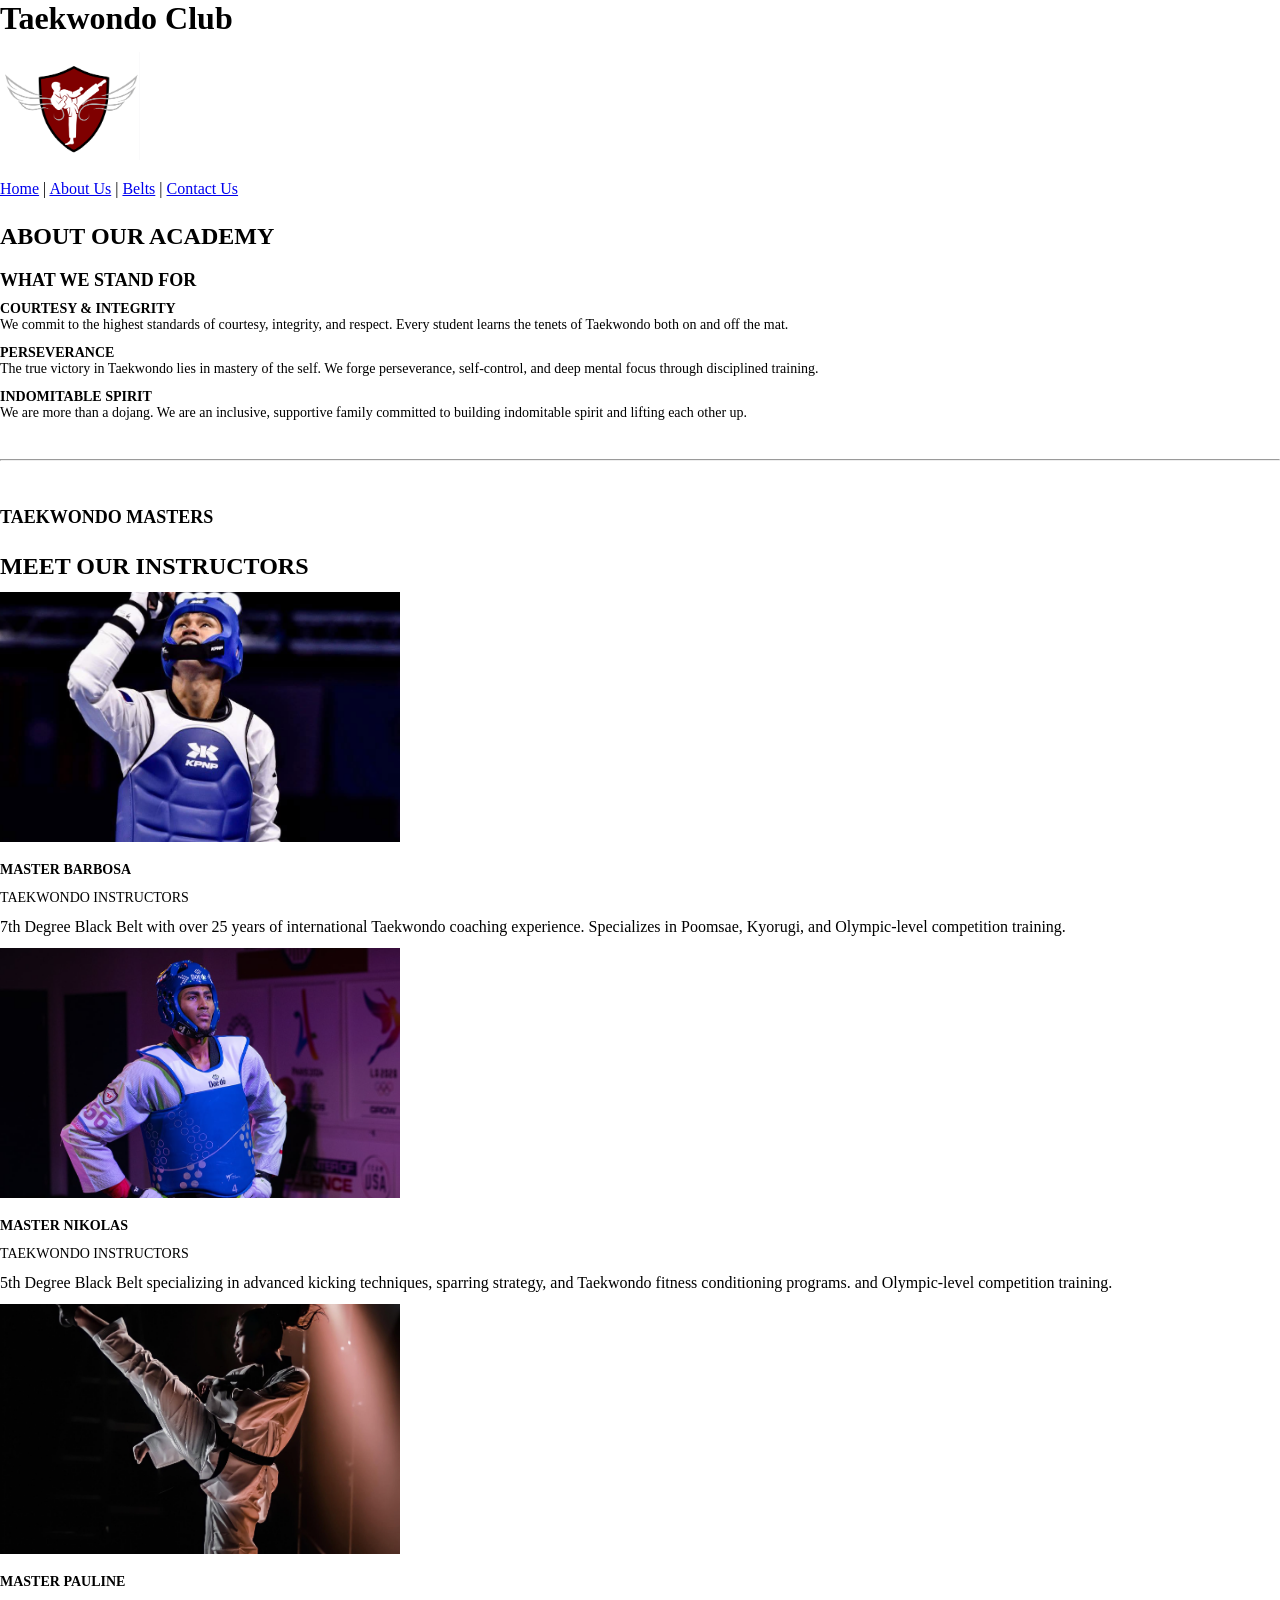
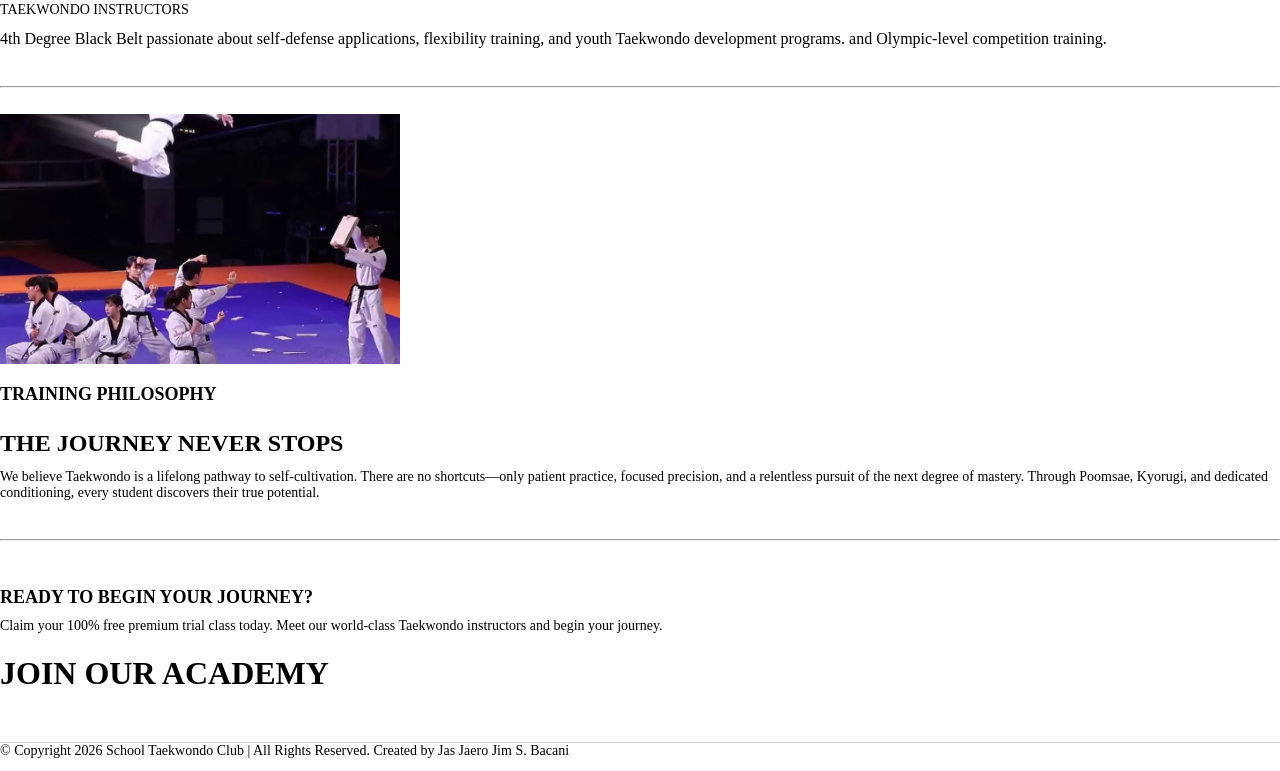
==== about.html @ 6150164b "Initial commit" ====
<!DOCTYPE html>
<html lang="en">
<head>
    <meta charset="UTF-8">
    <meta name="viewport" content="width=device-width, initial-scale=1.0">
    <title>Taekwondo Club - About Us</title>
    <link rel="stylesheet" href="style.css">
</head>
<body>

    <header>
        <h1>Taekwondo Club</h1>
        <img src="img/logo.png" alt="Taekwondo Logo" class="logo">
    </header>

    <nav>
        <a href="index.html">Home</a> | 
        <a href="about.html">About Us</a> | 
        <a href="belts.html">Belts</a> | 
        <a href="contact.html">Contact Us</a>
    </nav>

    <main>
        <h2>ABOUT OUR ACADEMY</h2>
        
        <h3>WHAT WE STAND FOR</h3>
        <p><strong>COURTESY & INTEGRITY</strong><br>
        We commit to the highest standards of courtesy, integrity, and respect. Every student learns the tenets of Taekwondo both on and off the mat.</p>
        
        <p><strong>PERSEVERANCE</strong><br>
        The true victory in Taekwondo lies in mastery of the self. We forge perseverance, self-control, and deep mental focus through disciplined training.</p>
        
        <p><strong>INDOMITABLE SPIRIT</strong><br>
        We are more than a dojang. We are an inclusive, supportive family committed to building indomitable spirit and lifting each other up.</p>

        <br><hr><br>

        <h3>TAEKWONDO MASTERS</h3>
        <h2>MEET OUR INSTRUCTORS</h2>
        
        <img src="img/kurt.png" alt="Taekwondo MASTER BARBOSA">
        <p><strong>MASTER BARBOSA</strong>
        <p>TAEKWONDO INSTRUCTORS</p>
        7th Degree Black Belt with over 25 years of international Taekwondo coaching experience. Specializes in Poomsae, Kyorugi, and Olympic-level competition training.</p>
        
        <img src="img/CJ.png" alt="Taekwondo MASTER NIKOLAS">
        <p><strong>MASTER NIKOLAS</strong>
        <p>TAEKWONDO INSTRUCTORS</p>
        5th Degree Black Belt specializing in advanced kicking techniques, sparring strategy, and Taekwondo fitness conditioning programs.  and Olympic-level competition training.</p>
        
        <img src="img/pauline.png" alt="Taekwondo MASTER PAULINE">
        <p><strong>MASTER PAULINE</strong>
        <p>TAEKWONDO INSTRUCTORS</p>
        4th Degree Black Belt passionate about self-defense applications, flexibility training, and youth Taekwondo development programs.  and Olympic-level competition training.</p>


        <br><hr><br>
        <img src="img/1.jpg" alt="Taekwondo">
        <h3>TRAINING PHILOSOPHY</h3>
        <h2>THE JOURNEY NEVER STOPS</h2>
        <p>We believe Taekwondo is a lifelong pathway to self-cultivation. There are no shortcuts—only patient practice, focused precision, and a relentless pursuit of the next degree of mastery. Through Poomsae, Kyorugi, and dedicated conditioning, every student discovers their true potential.</p>

        <br><hr><br>

        <h3>READY TO BEGIN YOUR JOURNEY?</h3>
        <p>Claim your 100% free premium trial class today. Meet our world-class Taekwondo instructors and begin your journey.</p>
        <h1>JOIN OUR ACADEMY</h1>
    </main>

    <footer>
        <p>&copy; Copyright 2026 School Taekwondo Club | All Rights Reserved. Created by Jas Jaero Jim S. Bacani</p>
    </footer>

</body>
</html>
---- style.css ----
html, body {
    margin: 0;
    padding: 0;
    font-family: 'Times New Roman', Times, serif;
    background-color: #ffffff;
    color: #000000;
}

header, nav, main, footer {
    margin: 0;
    padding: 0;
}

header h1 {
    font-size: 32px;
    margin: 0 0 15px 0;
}

.logo {
    display: block;
    width: 140px;
    height: auto;
    margin: 0 0 20px 0;
}

main img {
    display: block;
    width: 100%;
    max-width: 400px;
    height: 250px;
    object-fit: cover;
    margin: 0 0 20px 0;
}

nav {
    font-size: 16px;
    margin: 0 0 25px 0;
}

h2 {
    font-size: 24px;
    margin: 25px 0 12px 0;
}

h3 {
    font-size: 18px;
    margin: 20px 0 10px 0;
}

p {
    font-size: 14px;
    margin: 0 0 12px 0;
}

ul {
    margin: 0 0 12px 0;
    padding: 0;
    list-style-type: none;
}

ul li {
    font-size: 14px;
    margin-bottom: 6px;
}

input, textarea {
    font-family: 'Times New Roman', Times, serif;
    font-size: 14px;
    padding: 4px;
}

footer {
    margin-top: 50px;
    font-size: 12px;
    border-top: 1px solid #ccc;
}
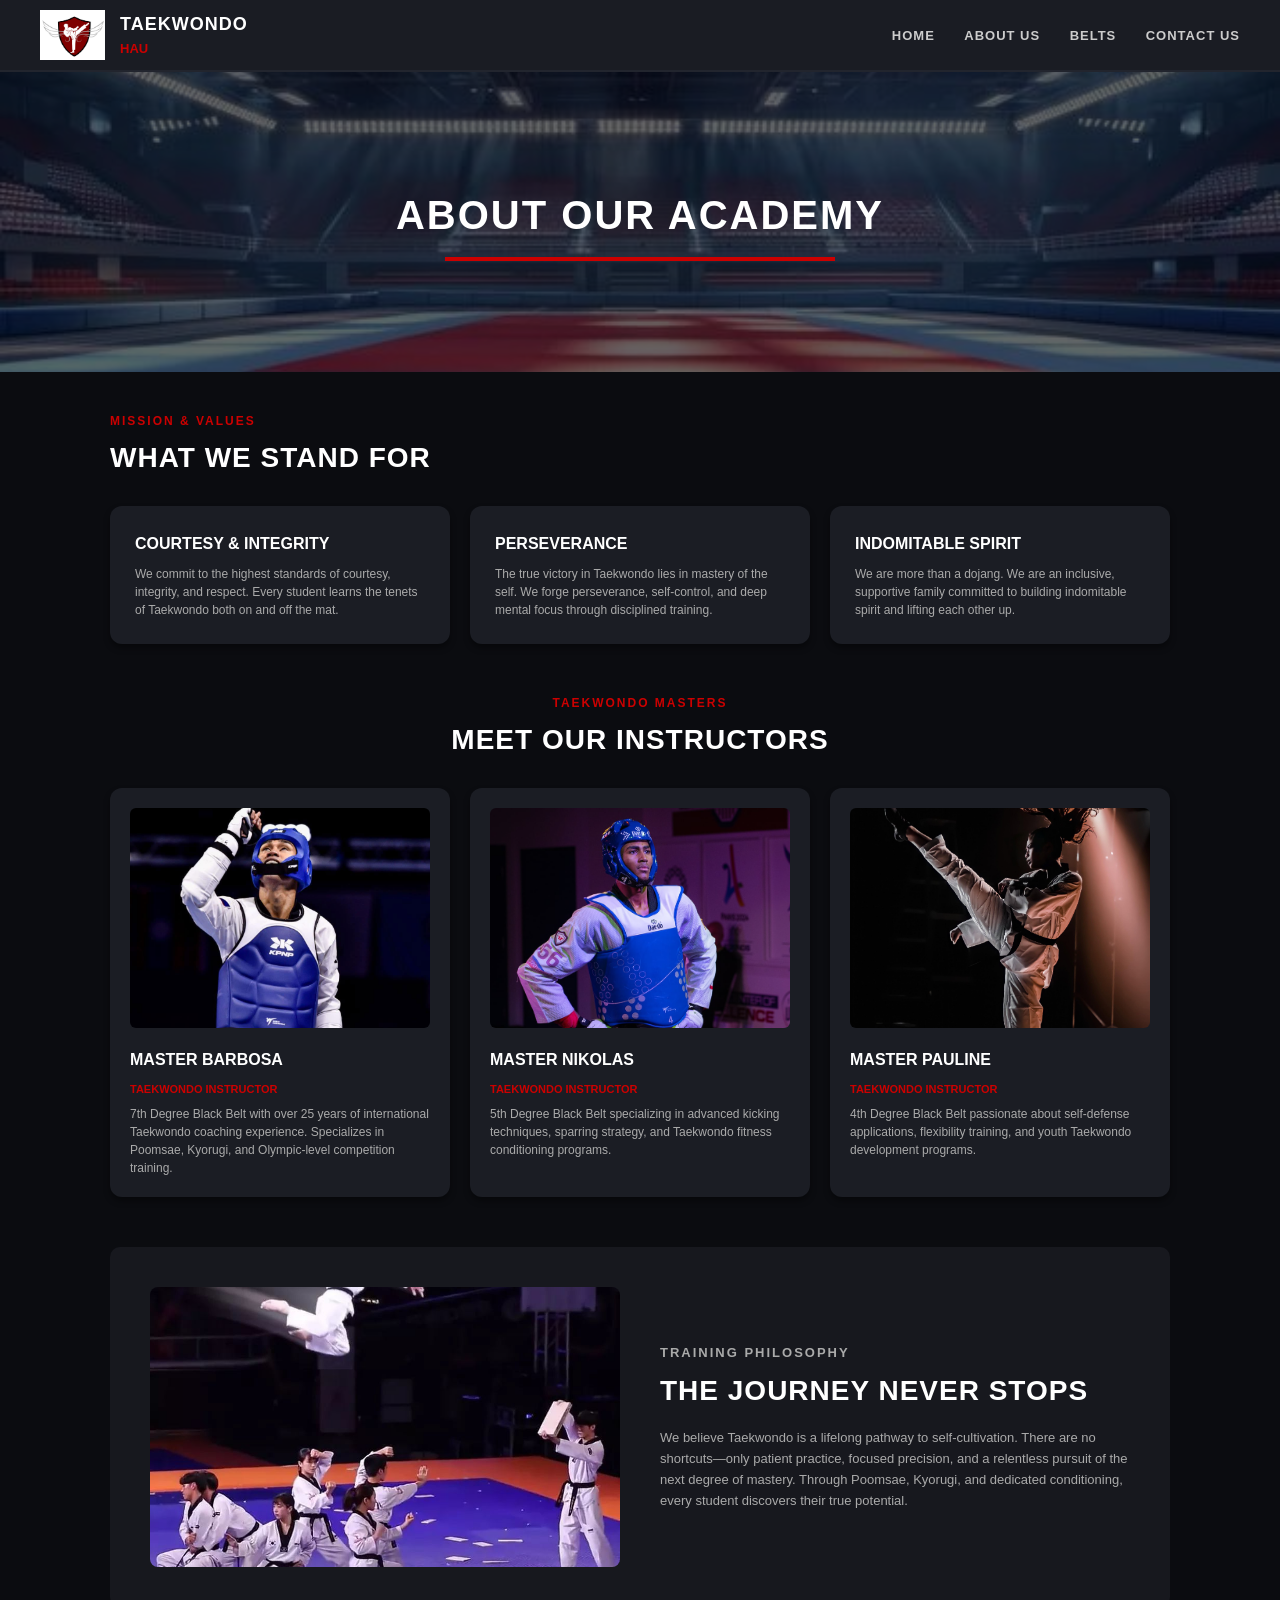
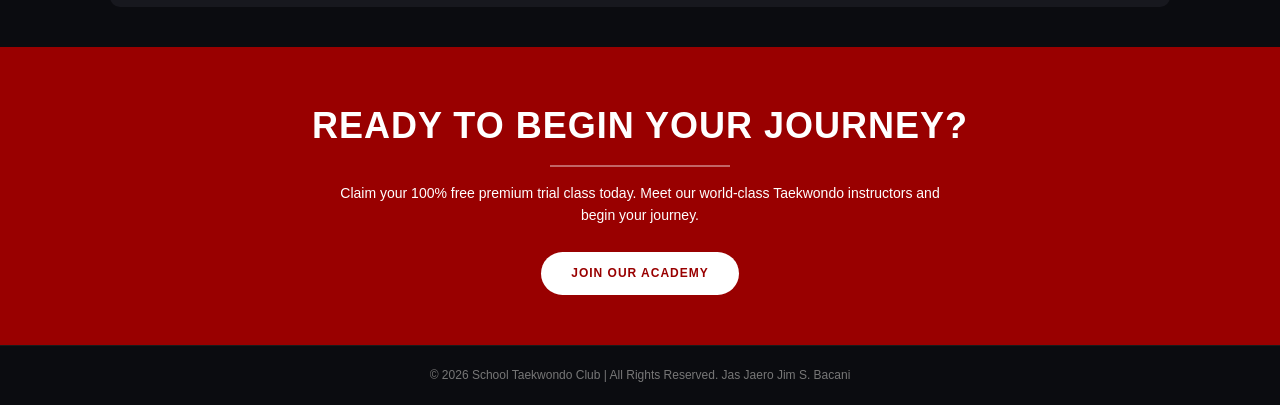
==== commit 8357ee5f: "add some new codes" ====
--- a/about.html
+++ b/about.html
@@ -9,66 +9,99 @@
 <body>
 
     <header>
-        <h1>Taekwondo Club</h1>
-        <img src="img/logo.png" alt="Taekwondo Logo" class="logo">
+        <div class="header-left">
+            <img src="img/logo.png" alt="Taekwondo Logo" class="logo">
+            <div class="header-title">
+                <h1>TAEKWONDO</h1>
+                <span>HAU</span>
+            </div>
+        </div>
+        <nav>
+            <a href="index.html">HOME</a>
+            <a href="about.html">ABOUT US</a>
+            <a href="belts.html">BELTS</a>
+            <a href="contact.html">CONTACT US</a>
+        </nav>
     </header>
 
-    <nav>
-        <a href="index.html">Home</a> | 
-        <a href="about.html">About Us</a> | 
-        <a href="belts.html">Belts</a> | 
-        <a href="contact.html">Contact Us</a>
-    </nav>
+    <section class="about-hero">
+        <img src="img/gym.jpg" alt="About Us Banner" class="about-hero-img">
+        <div class="about-hero-overlay">
+            <h2>ABOUT OUR ACADEMY</h2>
+            <div class="red-line"></div>
+        </div>
+    </section>
 
-    <main>
-        <h2>ABOUT OUR ACADEMY</h2>
-        
-        <h3>WHAT WE STAND FOR</h3>
-        <p><strong>COURTESY & INTEGRITY</strong><br>
-        We commit to the highest standards of courtesy, integrity, and respect. Every student learns the tenets of Taekwondo both on and off the mat.</p>
-        
-        <p><strong>PERSEVERANCE</strong><br>
-        The true victory in Taekwondo lies in mastery of the self. We forge perseverance, self-control, and deep mental focus through disciplined training.</p>
-        
-        <p><strong>INDOMITABLE SPIRIT</strong><br>
-        We are more than a dojang. We are an inclusive, supportive family committed to building indomitable spirit and lifting each other up.</p>
+    <main class="about-main">
+        <section class="section-block">
+            <p class="subtitle">MISSION & VALUES</p>
+            <h2>WHAT WE STAND FOR</h2>
 
-        <br><hr><br>
+            <div class="grid-container">
+                <div class="card value-card">
+                    <h3>COURTESY & INTEGRITY</h3>
+                    <p>We commit to the highest standards of courtesy, integrity, and respect. Every student learns the tenets of Taekwondo both on and off the mat.</p>
+                </div>
+                <div class="card value-card">
+                    <h3>PERSEVERANCE</h3>
+                    <p>The true victory in Taekwondo lies in mastery of the self. We forge perseverance, self-control, and deep mental focus through disciplined training.</p>
+                </div>
+                <div class="card value-card">
+                    <h3>INDOMITABLE SPIRIT</h3>
+                    <p>We are more than a dojang. We are an inclusive, supportive family committed to building indomitable spirit and lifting each other up.</p>
+                </div>
+            </div>
+        </section>
 
-        <h3>TAEKWONDO MASTERS</h3>
-        <h2>MEET OUR INSTRUCTORS</h2>
-        
-        <img src="img/kurt.png" alt="Taekwondo MASTER BARBOSA">
-        <p><strong>MASTER BARBOSA</strong>
-        <p>TAEKWONDO INSTRUCTORS</p>
-        7th Degree Black Belt with over 25 years of international Taekwondo coaching experience. Specializes in Poomsae, Kyorugi, and Olympic-level competition training.</p>
-        
-        <img src="img/CJ.png" alt="Taekwondo MASTER NIKOLAS">
-        <p><strong>MASTER NIKOLAS</strong>
-        <p>TAEKWONDO INSTRUCTORS</p>
-        5th Degree Black Belt specializing in advanced kicking techniques, sparring strategy, and Taekwondo fitness conditioning programs.  and Olympic-level competition training.</p>
-        
-        <img src="img/pauline.png" alt="Taekwondo MASTER PAULINE">
-        <p><strong>MASTER PAULINE</strong>
-        <p>TAEKWONDO INSTRUCTORS</p>
-        4th Degree Black Belt passionate about self-defense applications, flexibility training, and youth Taekwondo development programs.  and Olympic-level competition training.</p>
+        <section class="section-block text-center">
+            <p class="subtitle">TAEKWONDO MASTERS</p>
+            <h2>MEET OUR INSTRUCTORS</h2>
 
+            <div class="grid-container">
+                <div class="card instructor-card">
+                    <img src="img/kurt.png" alt="Master Barbosa">
+                    <h3>MASTER BARBOSA</h3>
+                    <p class="instructor-title">TAEKWONDO INSTRUCTOR</p>
+                    <p>7th Degree Black Belt with over 25 years of international Taekwondo coaching experience. Specializes in Poomsae, Kyorugi, and Olympic-level competition training.</p>
+                </div>
 
-        <br><hr><br>
-        <img src="img/1.jpg" alt="Taekwondo">
-        <h3>TRAINING PHILOSOPHY</h3>
-        <h2>THE JOURNEY NEVER STOPS</h2>
-        <p>We believe Taekwondo is a lifelong pathway to self-cultivation. There are no shortcuts—only patient practice, focused precision, and a relentless pursuit of the next degree of mastery. Through Poomsae, Kyorugi, and dedicated conditioning, every student discovers their true potential.</p>
+                <div class="card instructor-card">
+                    <img src="img/CJ.png" alt="Master Nikolas">
+                    <h3>MASTER NIKOLAS</h3>
+                    <p class="instructor-title">TAEKWONDO INSTRUCTOR</p>
+                    <p>5th Degree Black Belt specializing in advanced kicking techniques, sparring strategy, and Taekwondo fitness conditioning programs.</p>
+                </div>
 
-        <br><hr><br>
+                <div class="card instructor-card">
+                    <img src="img/pauline.png" alt="Master Pauline">
+                    <h3>MASTER PAULINE</h3>
+                    <p class="instructor-title">TAEKWONDO INSTRUCTOR</p>
+                    <p>4th Degree Black Belt passionate about self-defense applications, flexibility training, and youth Taekwondo development programs.</p>
+                </div>
+            </div>
+        </section>
 
-        <h3>READY TO BEGIN YOUR JOURNEY?</h3>
-        <p>Claim your 100% free premium trial class today. Meet our world-class Taekwondo instructors and begin your journey.</p>
-        <h1>JOIN OUR ACADEMY</h1>
+        <section class="philosophy-section">
+            <div class="philosophy-image">
+                <img src="img/1.jpg" alt="Taekwondo Training">
+            </div>
+            <div class="philosophy-text">
+                <p class="subtitle">TRAINING PHILOSOPHY</p>
+                <h2>THE JOURNEY NEVER STOPS</h2>
+                <p>We believe Taekwondo is a lifelong pathway to self-cultivation. There are no shortcuts—only patient practice, focused precision, and a relentless pursuit of the next degree of mastery. Through Poomsae, Kyorugi, and dedicated conditioning, every student discovers their true potential.</p>
+            </div>
+        </section>
     </main>
 
+    <section class="cta-banner">
+        <h2>READY TO BEGIN YOUR JOURNEY?</h2>
+        <div class="cta-line"></div>
+        <p>Claim your 100% free premium trial class today. Meet our world-class Taekwondo instructors and begin your journey.</p>
+        <a href="contact.html" class="cta-button">JOIN OUR ACADEMY</a>
+    </section>
+
     <footer>
-        <p>&copy; Copyright 2026 School Taekwondo Club | All Rights Reserved. Created by Jas Jaero Jim S. Bacani</p>
+        <p>&copy; 2026 School Taekwondo Club | All Rights Reserved. Jas Jaero Jim S. Bacani</p>
     </footer>
 
 </body>
--- a/style.css
+++ b/style.css
@@ -1,76 +1,427 @@
-html, body {
+* {
+    box-sizing: border-box;
     margin: 0;
     padding: 0;
-    font-family: 'Times New Roman', Times, serif;
+}
+
+body {
+    font-family: 'Arial', sans-serif;
+    background-color: #0b0c10;
+    color: #ffffff;
+    line-height: 1.6;
+}
+
+header {
+    background-color: #1a1c23;
+    display: flex;
+    align-items: center;
+    justify-content: space-between;
+    padding: 10px 40px;
+    border-bottom: 2px solid #22252e;
+}
+
+.header-left {
+    display: flex;
+    align-items: center;
+    gap: 15px;
+}
+
+.logo {
+    width: 65px;
+    height: auto;
+}
+
+.header-title h1 {
+    font-size: 18px;
+    color: #ffffff;
+    letter-spacing: 1px;
+}
+
+.header-title span {
+    color: #cc0000;
+    font-size: 13px;
+    font-weight: bold;
+    display: block;
+}
+
+nav a {
+    color: #cccccc;
+    text-decoration: none;
+    margin-left: 25px;
+    font-weight: bold;
+    font-size: 13px;
+    letter-spacing: 1px;
+    transition: color 0.3s;
+}
+
+nav a:hover {
+    color: #cc0000;
+}
+
+.subtitle {
+    color: #cc0000;
+    font-size: 12px;
+    font-weight: bold;
+    letter-spacing: 2px;
+    margin-bottom: 5px;
+    text-transform: uppercase;
+}
+
+h2 {
+    font-size: 28px;
+    font-weight: 800;
+    letter-spacing: 1px;
+    text-transform: uppercase;
+    margin-bottom: 25px;
+}
+
+.text-center {
+    text-align: center;
+}
+
+.home-main {
+    max-width: 100%;
+    margin: 0 auto;
+}
+
+.hero-section {
+    display: flex;
+    align-items: center;
+    background-color: #0d0e12;
+    padding: 60px 80px;
+}
+
+.hero-text {
+    flex: 1;
+    padding-right: 40px;
+}
+
+.hero-text h2 {
+    font-size: 52px;
+    font-weight: 900;
+    line-height: 1.05;
+    margin-bottom: 20px;
+    letter-spacing: 1px;
+}
+
+.hero-text p {
+    font-size: 14px;
+    color: #aaaaaa;
+    max-width: 450px;
+    line-height: 1.6;
+}
+
+.hero-image {
+    flex: 1;
+}
+
+.hero-image img {
+    width: 100%;
+    height: 450px;
+    object-fit: cover;
+    display: block;
+    border-radius: 8px;
+}
+
+.features-bar {
+    background-color: #d6d6d6;
+    color: #111111;
+    display: flex;
+    justify-content: space-around;
+    padding: 25px 40px;
+}
+
+.feature-item {
+    flex: 1;
+    text-align: left;
+    padding: 0 15px;
+}
+
+.feature-item strong {
+    display: block;
+    font-size: 13px;
+    font-weight: 800;
+    margin-bottom: 3px;
+    color: #111111;
+}
+
+.feature-item p {
+    font-size: 11px;
+    color: #555555;
+    margin: 0;
+}
+
+.classes-section {
+    padding: 50px 80px;
+    text-align: center;
+}
+
+.classes-section h2 {
+    font-size: 26px;
+    font-weight: 800;
+    letter-spacing: 1px;
+    margin-bottom: 35px;
+}
+
+.grid-container {
+    display: flex;
+    gap: 20px;
+    justify-content: center;
+    flex-wrap: wrap;
+    margin-top: 20px;
+}
+
+.card {
+    background-color: #1b1d24;
+    border-radius: 12px;
+    padding: 20px;
+    flex: 1;
+    min-width: 240px;
+    box-shadow: 0 4px 6px rgba(0, 0, 0, 0.4);
+}
+
+.card img {
+    width: 100%;
+    height: 180px;
+    object-fit: cover;
+    border-radius: 8px;
+    margin-bottom: 15px;
+}
+
+.card h3 {
+    font-size: 16px;
+    color: #ffffff;
+    margin-bottom: 8px;
+}
+
+.card p {
+    font-size: 12px;
+    color: #aaaaaa;
+    line-height: 1.5;
+}
+
+.card a {
+    display: inline-block;
+    margin-top: 15px;
+    color: #cc0000;
+    text-decoration: none;
+    font-weight: bold;
+    font-size: 11px;
+    letter-spacing: 1px;
+}
+
+.about-hero {
+    position: relative;
+    width: 100%;
+    height: 300px;
+    overflow: hidden;
+    background-color: #17181e;
+    display: flex;
+    align-items: center;
+    justify-content: center;
+}
+
+.about-hero-img {
+    position: absolute;
+    top: 0;
+    left: 0;
+    width: 100%;
+    height: 100%;
+    object-fit: cover;
+    filter: brightness(0.4);
+}
+
+.about-hero-overlay {
+    position: relative;
+    z-index: 2;
+    text-align: center;
+}
+
+.about-hero-overlay h2 {
+    font-size: 40px;
+    font-weight: 900;
+    color: #ffffff;
+    letter-spacing: 2px;
+    margin: 0;
+}
+
+.red-line {
+    width: 80%;
+    height: 4px;
+    background-color: #cc0000;
+    margin: 10px auto 0 auto;
+}
+
+.about-main {
+    max-width: 1100px;
+    margin: 40px auto;
+    padding: 0 20px;
+}
+
+.section-block {
+    margin-bottom: 50px;
+}
+
+.value-card {
+    text-align: left;
+    padding: 25px;
+}
+
+.instructor-card {
+    text-align: left;
+}
+
+.instructor-card img {
+    width: 100%;
+    height: 220px;
+    object-fit: cover;
+    border-radius: 6px;
+    margin-bottom: 12px;
+}
+
+.instructor-title {
+    color: #cc0000 !important;
+    font-size: 11px !important;
+    font-weight: bold;
+    margin-bottom: 8px !important;
+}
+
+.philosophy-section {
+    display: flex;
+    align-items: center;
+    gap: 40px;
+    background-color: #17181e;
+    padding: 40px;
+    border-radius: 10px;
+    margin-top: 50px;
+}
+
+.philosophy-image {
+    flex: 1;
+}
+
+.philosophy-image img {
+    width: 100%;
+    height: 280px;
+    object-fit: cover;
+    border-radius: 8px;
+    display: block;
+}
+
+.philosophy-text {
+    flex: 1;
+}
+
+.philosophy-text h2 {
+    font-size: 28px;
+    margin-bottom: 15px;
+}
+
+.philosophy-text p {
+    color: #aaaaaa;
+    font-size: 13px;
+    line-height: 1.6;
+}
+
+.cta-banner {
+    background-color: #990000;
+    color: #ffffff;
+    text-align: center;
+    padding: 50px 20px;
+}
+
+.cta-banner h2 {
+    font-size: 36px;
+    font-weight: 900;
+    letter-spacing: 1px;
+    margin-bottom: 10px;
+}
+
+.cta-line {
+    width: 180px;
+    height: 2px;
+    background-color: rgba(255, 255, 255, 0.4);
+    margin: 0 auto 15px auto;
+}
+
+.cta-banner p {
+    font-size: 14px;
+    max-width: 600px;
+    margin: 0 auto 25px auto;
+}
+
+.cta-button {
+    display: inline-block;
     background-color: #ffffff;
-    color: #000000;
-}
-
-header, nav, main, footer {
+    color: #990000;
+    padding: 12px 30px;
+    border-radius: 25px;
+    text-decoration: none;
+    font-weight: bold;
+    font-size: 12px;
+    letter-spacing: 1px;
+    transition: 0.3s;
+}
+
+.cta-button:hover {
+    background-color: #111111;
+    color: #ffffff;
+}
+
+.belts-main {
+    max-width: 1100px;
+    margin: 40px auto;
+    padding: 0 20px;
+}
+
+.belt-card {
+    background-color: #1c1d24;
+    padding: 22px 30px;
+    margin-bottom: 16px;
+    border-radius: 10px;
+    display: flex;
+    align-items: center;
+    gap: 30px;
+    box-shadow: 0 4px 6px rgba(0,0,0,0.3);
+}
+
+.belt-color-box {
+    width: 160px;
+    height: 32px;
+    border-radius: 4px;
+    flex-shrink: 0;
+}
+
+.belt-info h3 {
+    font-size: 16px;
+    font-weight: 800;
+    letter-spacing: 1px;
+    color: #ffffff;
+    margin-bottom: 6px;
+    display: flex;
+    align-items: center;
+    gap: 12px;
+}
+
+.rank-tag {
+    color: #cc0000;
+    font-size: 13px;
+    font-weight: bold;
+    letter-spacing: 1px;
+}
+
+.belt-info p {
+    font-size: 13px;
+    color: #8a8d9a;
+    line-height: 1.5;
     margin: 0;
-    padding: 0;
-}
-
-header h1 {
-    font-size: 32px;
-    margin: 0 0 15px 0;
-}
-
-.logo {
-    display: block;
-    width: 140px;
-    height: auto;
-    margin: 0 0 20px 0;
-}
-
-main img {
-    display: block;
-    width: 100%;
-    max-width: 400px;
-    height: 250px;
-    object-fit: cover;
-    margin: 0 0 20px 0;
-}
-
-nav {
-    font-size: 16px;
-    margin: 0 0 25px 0;
-}
-
-h2 {
-    font-size: 24px;
-    margin: 25px 0 12px 0;
-}
-
-h3 {
-    font-size: 18px;
-    margin: 20px 0 10px 0;
-}
-
-p {
-    font-size: 14px;
-    margin: 0 0 12px 0;
-}
-
-ul {
-    margin: 0 0 12px 0;
-    padding: 0;
-    list-style-type: none;
-}
-
-ul li {
-    font-size: 14px;
-    margin-bottom: 6px;
-}
-
-input, textarea {
-    font-family: 'Times New Roman', Times, serif;
-    font-size: 14px;
-    padding: 4px;
 }
 
 footer {
-    margin-top: 50px;
+    text-align: center;
+    padding: 20px;
+    background-color: #0b0c10;
+    color: #777777;
     font-size: 12px;
-    border-top: 1px solid #ccc;
-}
+    border-top: 1px solid #1a1a1a;
+}
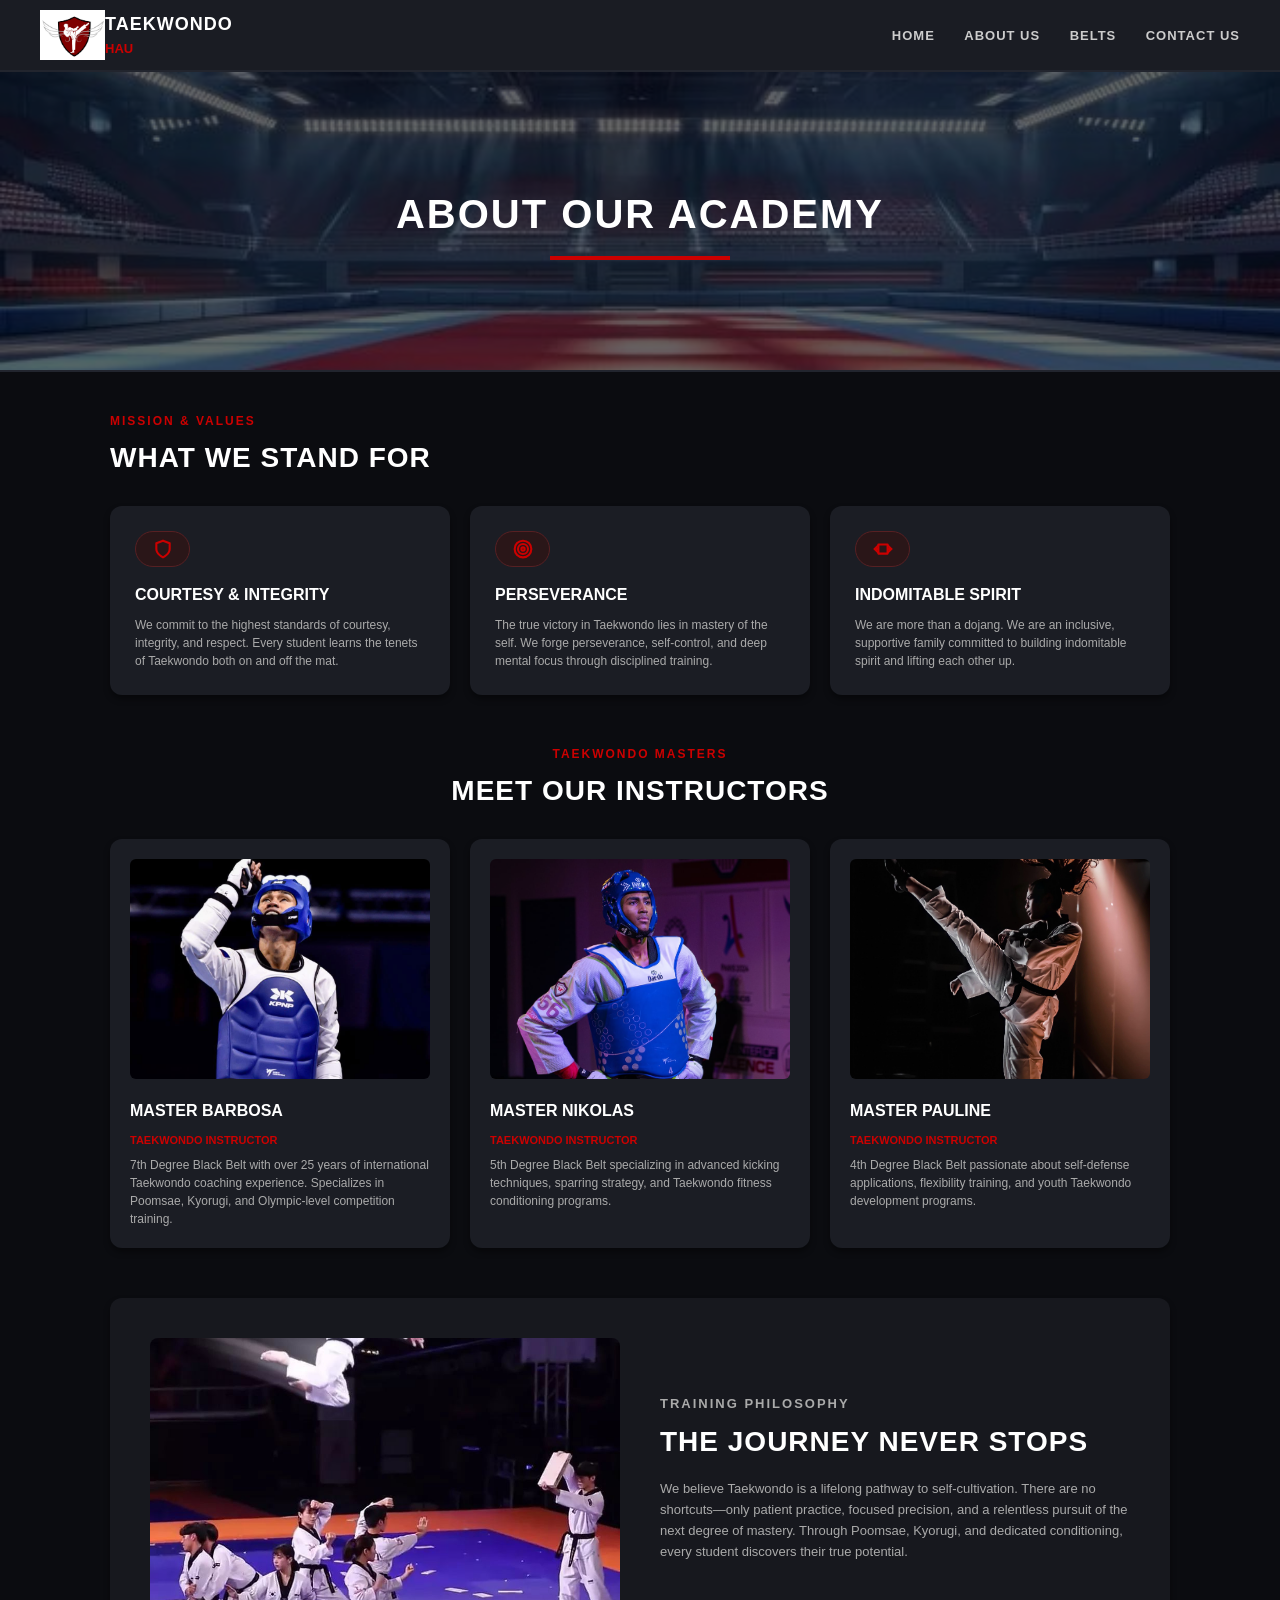
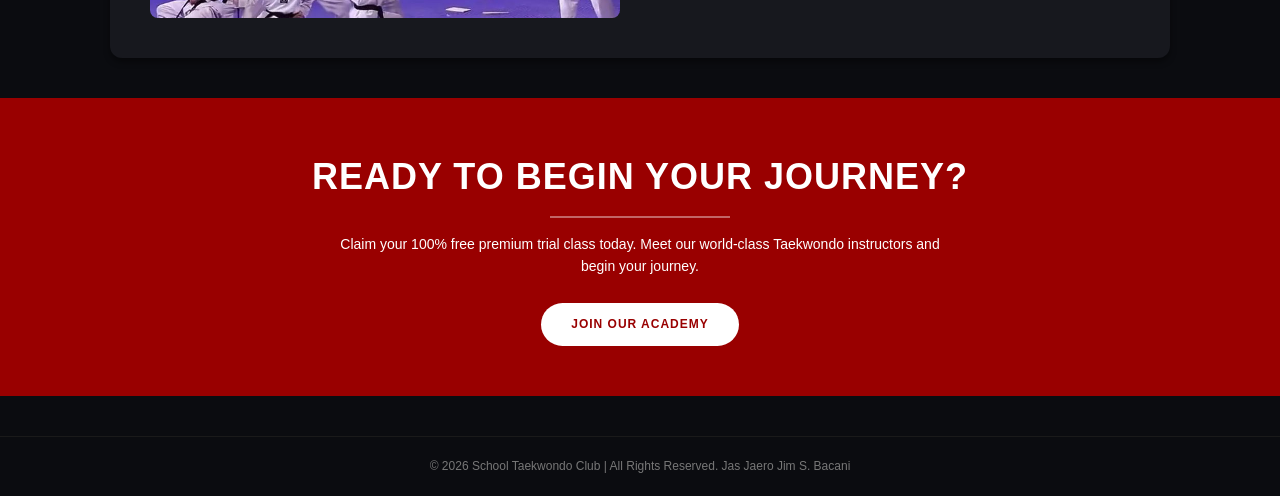
==== commit 8d4b97f3: "Fix my contact us and layouts, and also add Viewpoets" ====
--- a/about.html
+++ b/about.html
@@ -9,12 +9,13 @@
 <body>
 
     <header>
-        <div class="header-left">
-            <img src="img/logo.png" alt="Taekwondo Logo" class="logo">
-            <div class="header-title">
-                <h1>TAEKWONDO</h1>
-                <span>HAU</span>
-            </div>
+    <div class="logo-container">
+        <img src="img/logo.png" alt="Taekwondo Logo" class="logo">
+    </div>
+    <div class="nav-bar">
+        <div class="header-title">
+            <h1>TAEKWONDO</h1>
+            <span>HAU</span>
         </div>
         <nav>
             <a href="index.html">HOME</a>
@@ -22,7 +23,8 @@
             <a href="belts.html">BELTS</a>
             <a href="contact.html">CONTACT US</a>
         </nav>
-    </header>
+    </div>
+</header>
 
     <section class="about-hero">
         <img src="img/gym.jpg" alt="About Us Banner" class="about-hero-img">
@@ -39,14 +41,23 @@
 
             <div class="grid-container">
                 <div class="card value-card">
+                    <div class="value-badge">
+                        <svg width="20" height="20" viewBox="0 0 24 24" fill="none" stroke="#cc0000" stroke-width="2.5" stroke-linecap="round" stroke-linejoin="round"><path d="M12 22s8-4 8-10V5l-8-3-8 3v7c0 6 8 10 8 10z"></path></svg>
+                    </div>
                     <h3>COURTESY & INTEGRITY</h3>
                     <p>We commit to the highest standards of courtesy, integrity, and respect. Every student learns the tenets of Taekwondo both on and off the mat.</p>
                 </div>
                 <div class="card value-card">
+                    <div class="value-badge">
+                        <svg width="20" height="20" viewBox="0 0 24 24" fill="none" stroke="#cc0000" stroke-width="2.5" stroke-linecap="round" stroke-linejoin="round"><circle cx="12" cy="12" r="10"></circle><circle cx="12" cy="12" r="6"></circle><circle cx="12" cy="12" r="2"></circle></svg>
+                    </div>
                     <h3>PERSEVERANCE</h3>
                     <p>The true victory in Taekwondo lies in mastery of the self. We forge perseverance, self-control, and deep mental focus through disciplined training.</p>
                 </div>
                 <div class="card value-card">
+                    <div class="value-badge">
+                        <svg width="20" height="20" viewBox="0 0 24 24" fill="none" stroke="#cc0000" stroke-width="2.5" stroke-linecap="round" stroke-linejoin="round"><path d="M6.5 6.5h11v11h-11z"></path><path d="M2 12h4"></path><path d="M18 12h4"></path><path d="M6 8L2 12l4 4"></path><path d="M18 8l4 4-4 4"></path></svg>
+                    </div>
                     <h3>INDOMITABLE SPIRIT</h3>
                     <p>We are more than a dojang. We are an inclusive, supportive family committed to building indomitable spirit and lifting each other up.</p>
                 </div>
--- a/style.css
+++ b/style.css
@@ -11,6 +11,7 @@
     line-height: 1.6;
 }
 
+/*DESKTOP & LAPTOP*/
 header {
     background-color: #1a1c23;
     display: flex;
@@ -20,7 +21,7 @@
     border-bottom: 2px solid #22252e;
 }
 
-.header-left {
+.logo-container {
     display: flex;
     align-items: center;
     gap: 15px;
@@ -29,6 +30,13 @@
 .logo {
     width: 65px;
     height: auto;
+}
+
+.nav-bar {
+    display: flex;
+    align-items: center;
+    justify-content: space-between;
+    width: 100%;
 }
 
 .header-title h1 {
@@ -88,12 +96,12 @@
     display: flex;
     align-items: center;
     background-color: #0d0e12;
-    padding: 60px 80px;
+    padding: 0;
 }
 
 .hero-text {
     flex: 1;
-    padding-right: 40px;
+    padding: 60px 80px;
 }
 
 .hero-text h2 {
@@ -107,20 +115,21 @@
 .hero-text p {
     font-size: 14px;
     color: #aaaaaa;
-    max-width: 450px;
+    max-width: 600px;
     line-height: 1.6;
 }
 
 .hero-image {
     flex: 1;
+    display: block;
 }
 
 .hero-image img {
     width: 100%;
-    height: 450px;
+    height: 440px;
     object-fit: cover;
     display: block;
-    border-radius: 8px;
+    border-radius: 0;
 }
 
 .features-bar {
@@ -128,13 +137,33 @@
     color: #111111;
     display: flex;
     justify-content: space-around;
+    align-items: center;
     padding: 25px 40px;
 }
 
 .feature-item {
     flex: 1;
-    text-align: left;
+    display: flex;
+    align-items: center;
+    gap: 15px;
     padding: 0 15px;
+}
+
+.feature-badge {
+    width: 55px;
+    height: 36px;
+    background-color: #fce8e6;
+    border: 1px solid #f2b8b5;
+    border-radius: 18px;
+    display: flex;
+    align-items: center;
+    justify-content: center;
+    flex-shrink: 0;
+}
+
+.feature-content {
+    display: flex;
+    flex-direction: column;
 }
 
 .feature-item strong {
@@ -219,6 +248,7 @@
     display: flex;
     align-items: center;
     justify-content: center;
+    border-bottom: 2px solid #22252e;
 }
 
 .about-hero-img {
@@ -246,7 +276,7 @@
 }
 
 .red-line {
-    width: 80%;
+    width: 180px;
     height: 4px;
     background-color: #cc0000;
     margin: 10px auto 0 auto;
@@ -267,6 +297,18 @@
     padding: 25px;
 }
 
+.value-card .value-badge {
+    width: 55px;
+    height: 36px;
+    background-color: #2a1618;
+    border: 1px solid #572023;
+    border-radius: 18px;
+    display: flex;
+    align-items: center;
+    justify-content: center;
+    margin-bottom: 15px;
+}
+
 .instructor-card {
     text-align: left;
 }
@@ -292,7 +334,8 @@
     gap: 40px;
     background-color: #17181e;
     padding: 40px;
-    border-radius: 10px;
+    border-radius: 12px;
+    box-shadow: 0 4px 6px rgba(0, 0, 0, 0.4);
     margin-top: 50px;
 }
 
@@ -417,6 +460,179 @@
     margin: 0;
 }
 
+.contact-main {
+    max-width: 1200px;
+    margin: 40px auto;
+    padding: 0 20px;
+}
+
+.contact-intro {
+    text-align: center;
+    margin-bottom: 40px;
+}
+
+.contact-intro p {
+    color: #aaaaaa;
+    font-size: 14px;
+    max-width: 700px;
+    margin: 0 auto;
+}
+
+.contact-grid {
+    display: flex;
+    gap: 40px;
+    align-items: flex-start;
+    margin-bottom: 50px;
+}
+
+.contact-info-column {
+    flex: 1;
+}
+
+.academy-header {
+    margin-bottom: 25px;
+}
+
+.academy-desc {
+    color: #8a8d9a;
+    font-size: 13px;
+    margin-top: 5px;
+    line-height: 1.5;
+}
+
+.info-card {
+    background-color: #17181e;
+    border: 1px solid #22252e;
+    border-radius: 8px;
+    padding: 18px 20px;
+    margin-bottom: 15px;
+    display: flex;
+    align-items: center;
+    gap: 20px;
+}
+
+.info-icon {
+    width: 45px;
+    height: 45px;
+    background-color: #22252e;
+    border-radius: 6px;
+    display: flex;
+    align-items: center;
+    justify-content: center;
+    flex-shrink: 0;
+}
+
+.info-text .info-label {
+    display: block;
+    color: #cc0000;
+    font-size: 11px;
+    font-weight: bold;
+    letter-spacing: 1px;
+    margin-bottom: 3px;
+}
+
+.info-text strong {
+    color: #ffffff;
+    font-size: 13px;
+    font-weight: bold;
+    letter-spacing: 0.5px;
+}
+
+.contact-form-column {
+    flex: 1;
+    width: 100%;
+}
+
+.contact-form-box {
+    background-color: #17181e;
+    border: 1px solid #22252e;
+    padding: 35px;
+    border-radius: 10px;
+    width: 100%;
+}
+
+.contact-form-box h3 {
+    font-size: 18px;
+    font-weight: 800;
+    letter-spacing: 1px;
+    color: #ffffff;
+    margin-bottom: 25px;
+}
+
+.contact-form-box label {
+    display: block;
+    font-size: 11px;
+    font-weight: bold;
+    color: #8a8d9a;
+    letter-spacing: 1px;
+    margin-bottom: 8px;
+}
+
+.contact-form-box input[type="text"],
+.contact-form-box input[type="email"],
+.contact-form-box input[type="tel"],
+.contact-form-box textarea {
+    width: 100%;
+    background-color: #22252e;
+    border: 1px solid #2d313d;
+    border-radius: 6px;
+    padding: 12px 15px;
+    color: #ffffff;
+    font-size: 13px;
+    margin-bottom: 20px;
+    outline: none;
+    transition: border-color 0.3s;
+}
+
+.contact-form-box input:focus,
+.contact-form-box textarea:focus {
+    border-color: #cc0000;
+}
+
+.contact-form-box textarea {
+    resize: vertical;
+}
+
+.submit-btn {
+    background-color: #ffffff;
+    color: #111111;
+    font-weight: bold;
+    font-size: 12px;
+    letter-spacing: 1px;
+    padding: 14px 25px;
+    border: none;
+    border-radius: 25px;
+    cursor: pointer;
+    display: block;
+    width: 100%;
+    transition: background-color 0.3s, color 0.3s;
+}
+
+.submit-btn:hover {
+    background-color: #cc0000;
+    color: #ffffff;
+}
+
+.map-section {
+    margin-top: 40px;
+}
+
+.map-container {
+    width: 100%;
+    border: 4px solid #cc0000;
+    border-radius: 8px;
+    overflow: hidden;
+    background-color: #17181e;
+    line-height: 0;
+}
+
+.map-container iframe {
+    width: 100%;
+    height: 400px;
+    display: block;
+    border: none;
+}
+
 footer {
     text-align: center;
     padding: 20px;
@@ -424,4 +640,339 @@
     color: #777777;
     font-size: 12px;
     border-top: 1px solid #1a1a1a;
+    margin-top: 40px;
+}
+
+.style-main {
+    max-width: 900px;
+    margin: 40px auto;
+    padding: 0 20px;
+}
+
+.style-container {
+    display: flex;
+    flex-direction: column;
+    gap: 30px;
+}
+
+.style-card {
+    background-color: #17181e;
+    border: 1px solid #22252e;
+    border-radius: 12px;
+    padding: 35px;
+    box-shadow: 0 4px 6px rgba(0, 0, 0, 0.4);
+}
+
+.card-top-row {
+    display: flex;
+    justify-content: space-between;
+    align-items: center;
+    margin-bottom: 8px;
+}
+
+.card-top-row .subtitle {
+    margin-bottom: 0;
+}
+
+.back-arrow {
+    color: #aaaaaa;
+    text-decoration: none;
+    font-size: 18px;
+    font-weight: bold;
+    transition: color 0.3s;
+}
+
+.back-arrow:hover {
+    color: #cc0000;
+}
+
+.style-card h2 {
+    font-size: 24px;
+    color: #ffffff;
+    margin-bottom: 20px;
+    letter-spacing: 1px;
+}
+
+.style-card p {
+    font-size: 13px;
+    color: #aaaaaa;
+    line-height: 1.6;
+    margin-bottom: 15px;
+}
+
+.quote-text {
+    margin-top: 20px;
+    color: #dddddd !important;
+}
+
+/*TABLET VIEWPORT*/
+@media (min-width: 768px) and (max-width: 1024px) {
+    header {
+        background-color: #1a1c23;
+        display: flex;
+        align-items: center;
+        justify-content: space-between;
+        padding: 10px 30px;
+        border-bottom: 2px solid #22252e;
+    }
+
+    .logo-container {
+        display: flex;
+        align-items: center;
+        gap: 12px;
+    }
+
+    .logo {
+        width: 60px !important;
+        height: auto;
+    }
+
+    .nav-bar {
+        display: flex;
+        align-items: center;
+        justify-content: space-between;
+        width: 100%;
+    }
+
+    .header-title h1 {
+        font-size: 16px;
+    }
+
+    .header-title span {
+        font-size: 12px;
+    }
+
+    nav {
+        display: flex;
+        gap: 15px;
+    }
+
+    nav a {
+        margin-left: 15px;
+        font-size: 12px;
+    }
+
+    .hero-section {
+        flex-direction: row;
+    }
+
+    .hero-text {
+        flex: 1;
+        padding: 30px 20px;
+    }
+
+    .hero-text h2 {
+        font-size: 36px;
+        line-height: 1.1;
+    }
+
+    .hero-text p {
+        font-size: 13px;
+        max-width: 100%;
+    }
+
+    .hero-image {
+        flex: 1;
+        display: block;
+    }
+
+    .hero-image img {
+        height: 300px;
+    }
+
+    .features-bar {
+        display: grid;
+        grid-template-columns: repeat(2, 1fr);
+        gap: 20px;
+        padding: 30px 20px;
+    }
+
+    .feature-item {
+        width: 100%;
+        padding: 0;
+    }
+
+    .classes-section .grid-container {
+        display: grid;
+        grid-template-columns: repeat(2, 1fr);
+        gap: 20px;
+    }
+
+    .classes-section .card {
+        width: 100%;
+        min-width: unset;
+    }
+
+    .about-main .grid-container {
+        display: grid;
+        grid-template-columns: repeat(3, 1fr);
+        gap: 15px;
+    }
+
+    .about-main .card, 
+    .about-main .value-card, 
+    .about-main .instructor-card {
+        width: 100%;
+        min-width: unset;
+    }
+
+    .belts-main {
+        padding: 20px 30px;
+    }
+
+    .belt-card {
+        padding: 18px 22px;
+        gap: 20px;
+    }
+
+    .contact-main {
+        padding: 20px 30px;
+    }
+
+    .contact-grid {
+        flex-direction: row;
+        gap: 25px;
+    }
+
+    .map-container iframe {
+        height: 320px;
+    }
+}
+
+/*MOBILE VIEWPORT*/
+@media (max-width: 767px) {
+    header {
+        flex-direction: column;
+        padding: 20px;
+        text-align: center;
+        background-color: #1a1c23;
+        border-bottom: 2px solid #22252e;
+    }
+
+    .logo-container {
+        flex-direction: column;
+        align-items: center;
+        gap: 10px;
+        margin-bottom: 15px;
+    }
+
+    .logo {
+        width: 80px;
+    }
+
+    .nav-bar {
+        flex-direction: column;
+        align-items: center;
+    }
+
+    .header-title h1 {
+        font-size: 16px;
+    }
+
+    .header-title span {
+        font-size: 12px;
+    }
+
+    nav {
+        display: flex;
+        flex-direction: column;
+        width: 100%;
+        gap: 0;
+        margin-top: 5px;
+    }
+
+    nav a {
+        display: block;
+        margin: 0 auto;
+        padding: 10px 0;
+        width: 80%;
+        border-bottom: 1px solid rgba(255, 255, 255, 0.2);
+        font-size: 14px;
+        letter-spacing: 2px;
+    }
+
+    nav a:last-child {
+        border-bottom: none;
+    }
+
+    .hero-section {
+        flex-direction: column;
+    }
+
+    .hero-text {
+        padding: 40px 20px;
+        text-align: left;
+    }
+
+    .hero-text h2 {
+        font-size: 40px;
+        line-height: 1.1;
+    }
+
+    .hero-image {
+        display: none;
+    }
+
+    .features-bar {
+        flex-direction: column;
+        padding: 20px;
+        gap: 20px;
+    }
+
+    .feature-item {
+        width: 100%;
+        padding: 0;
+    }
+
+    .classes-section, .about-main, .belts-main, .contact-main, .style-main {
+        padding: 20px 15px;
+        margin: 20px auto;
+    }
+
+    .grid-container {
+        display: flex;
+        flex-direction: column;
+        align-items: stretch;
+        gap: 15px;
+    }
+
+    .card {
+        min-width: 100%;
+        padding: 20px;
+    }
+
+    .philosophy-section {
+        flex-direction: column;
+        padding: 20px;
+        gap: 20px;
+    }
+
+    .philosophy-image img {
+        height: 220px;
+    }
+
+    .belt-card {
+        flex-direction: column;
+        align-items: flex-start;
+        gap: 12px;
+        padding: 18px;
+    }
+
+    .belt-color-box {
+        width: 100%;
+        height: 28px;
+    }
+
+    .contact-grid {
+        flex-direction: column;
+        gap: 30px;
+    }
+
+    .contact-form-box {
+        padding: 20px;
+    }
+
+    .map-container iframe {
+        height: 300px;
+    }
 }
